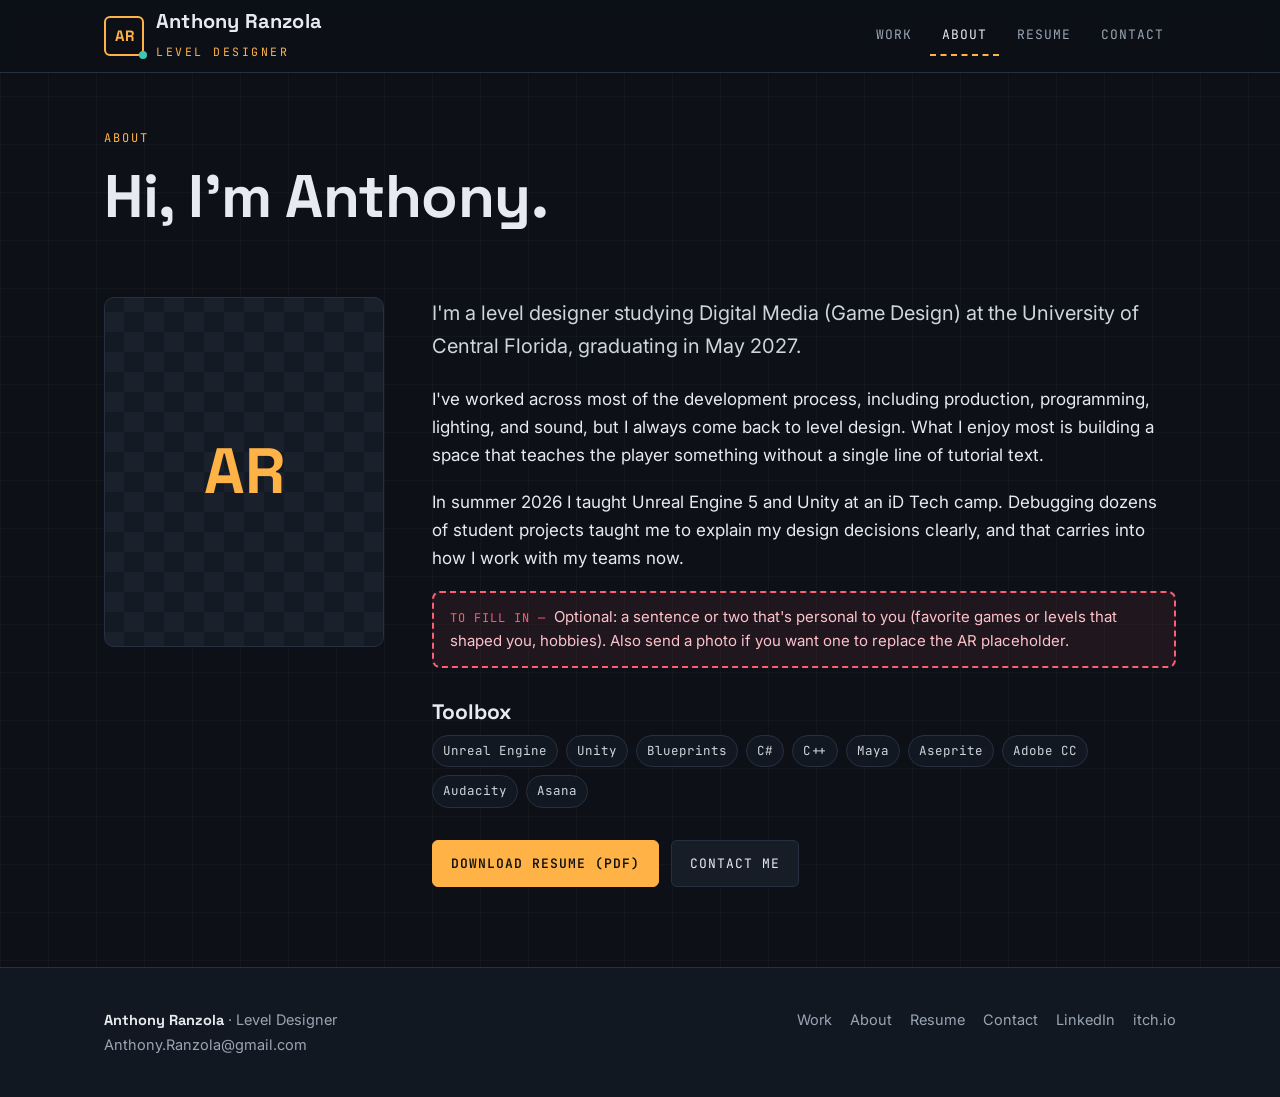
==== about.html @ 04e23d61 "Add files via upload" ====
<!DOCTYPE html>
<html lang="en">
<head>
<meta charset="utf-8">
<meta name="viewport" content="width=device-width, initial-scale=1">
<title>About | Anthony Ranzola | Level Designer</title>
<meta name="description" content="About Anthony Ranzola, level designer and UCF Digital Media student.">
<link rel="icon" href="images/favicon.svg" type="image/svg+xml">
<link rel="preconnect" href="https://fonts.googleapis.com">
<link rel="preconnect" href="https://fonts.gstatic.com" crossorigin>
<link href="https://fonts.googleapis.com/css2?family=Inter:wght@400;500;600&family=JetBrains+Mono:wght@400;500&family=Space+Grotesk:wght@500;700&display=swap" rel="stylesheet">
<link rel="stylesheet" href="css/style.css">
</head>
<body>
<a class="skip" href="#main">Skip to content</a>
<header class="site-header">
  <div class="wrap">
    <a class="brand" href="index.html" aria-label="Anthony Ranzola, Level Designer: home">
      <span class="brand-mark" aria-hidden="true">AR</span>
      <span><span class="brand-name">Anthony Ranzola</span><br><span class="brand-role">Level Designer</span></span>
    </a>
    <nav class="nav" aria-label="Main"><a href="index.html">Work</a><a href="about.html" class="active" aria-current="page">About</a><a href="assets/Anthony_Ranzola_Resume.pdf" target="_blank" rel="noopener">Resume</a><a href="contact.html">Contact</a></nav>
  </div>
</header>
<main id="main">

<div class="wrap project-head"><p class="label">About</p><h1>Hi, I'm Anthony.</h1></div>
<section class="block" style="border-top:0;padding-top:8px"><div class="wrap about-grid">
  <div class="portrait"><span aria-hidden="true">AR</span></div>
  <div>
    <p class="lede">I'm a level designer studying Digital Media (Game Design) at the University of Central Florida, graduating in May 2027.</p>
    <p>I've worked across most of the development process, including production, programming, lighting, and sound, but I always come back to level design. What I enjoy most is building a space that teaches the player something without a single line of tutorial text.</p>
    <p>In summer 2026 I taught Unreal Engine 5 and Unity at an iD Tech camp. Debugging dozens of student projects taught me to explain my design decisions clearly, and that carries into how I work with my teams now.</p>
    <p class="todo">Optional: a sentence or two that's personal to you (favorite games or levels that shaped you, hobbies). Also send a photo if you want one to replace the AR placeholder.</p>
    <h3 style="margin-top:32px">Toolbox</h3>
    <ul class="chips"><li>Unreal Engine</li><li>Unity</li><li>Blueprints</li><li>C#</li><li>C++</li><li>Maya</li><li>Aseprite</li><li>Adobe CC</li><li>Audacity</li><li>Asana</li></ul>
    <div style="margin-top:32px;display:flex;gap:12px;flex-wrap:wrap"><a class="btn primary" href="assets/Anthony_Ranzola_Resume.pdf" target="_blank" rel="noopener">Download resume (PDF)</a><a class="btn" href="contact.html">Contact me</a></div>
  </div>
</div></section>

</main>
<footer class="site-footer">
  <div class="wrap">
    <div><strong>Anthony Ranzola</strong> · Level Designer<br><a href="mailto:Anthony.Ranzola@gmail.com">Anthony.Ranzola@gmail.com</a></div>
    <nav aria-label="Footer"><a href="index.html">Work</a><a href="about.html">About</a><a href="assets/Anthony_Ranzola_Resume.pdf" target="_blank" rel="noopener">Resume</a><a href="contact.html">Contact</a><a href="https://www.linkedin.com/in/anthony-ranzola/" target="_blank" rel="noopener">LinkedIn</a><a href="https://anthonyranzola.itch.io" target="_blank" rel="noopener">itch.io</a></nav>
  </div>
</footer>
<script src="js/site.js"></script>
</body>
</html>
---- css/style.css ----
/* ============================================================
   Anthony Ranzola — Level Designer
   Visual language: blockout grid + "critical path" dashed lines
   ============================================================ */
:root {
  --bg: #0d1117;
  --bg-2: #121821;
  --panel: #161d27;
  --line: #263040;
  --text: #e7eaee;
  --muted: #9aa5b4;
  --path: #ffb347;      /* critical-path amber */
  --link: #3cc9b5;      /* link-path teal */
  --radius: 10px;
  --max: 1120px;
  --font-head: "Space Grotesk", "Segoe UI", system-ui, sans-serif;
  --font-body: "Inter", "Segoe UI", system-ui, sans-serif;
  --font-mono: "JetBrains Mono", Consolas, "Courier New", monospace;
}

* { box-sizing: border-box; }
html { scroll-behavior: smooth; }
body {
  margin: 0;
  background-color: var(--bg);
  background-image:
    linear-gradient(rgba(255,255,255,.025) 1px, transparent 1px),
    linear-gradient(90deg, rgba(255,255,255,.025) 1px, transparent 1px);
  background-size: 48px 48px;
  color: var(--text);
  font-family: var(--font-body);
  font-size: 17px;
  line-height: 1.65;
  -webkit-font-smoothing: antialiased;
}
img { max-width: 100%; display: block; }
a { color: var(--link); text-decoration: none; }
a:hover { text-decoration: underline; }
.wrap { max-width: var(--max); margin: 0 auto; padding: 0 24px; }
.narrow { max-width: 760px; }
.skip { position: absolute; left: -999px; }
.skip:focus { left: 12px; top: 12px; background: var(--path); color: #000; padding: 6px 10px; z-index: 99; }

/* ---------- Header ---------- */
.site-header {
  position: sticky; top: 0; z-index: 50;
  background: rgba(13,17,23,.92);
  backdrop-filter: blur(8px);
  border-bottom: 1px solid var(--line);
}
.site-header .wrap { display: flex; align-items: center; justify-content: space-between; min-height: 72px; gap: 16px; }
.brand { display: flex; align-items: center; gap: 12px; color: var(--text); }
.brand:hover { text-decoration: none; }
.brand-mark {
  width: 40px; height: 40px; flex: none;
  border: 2px solid var(--path); border-radius: 6px;
  display: grid; place-items: center;
  font-family: var(--font-head); font-weight: 700; font-size: 15px; color: var(--path);
  position: relative;
}
.brand-mark::after { /* waypoint dot */
  content: ""; position: absolute; right: -5px; bottom: -5px;
  width: 8px; height: 8px; border-radius: 50%; background: var(--link);
}
.brand-name { font-family: var(--font-head); font-weight: 700; font-size: 20px; line-height: 1.1; letter-spacing: .2px; }
.brand-role { font-family: var(--font-mono); font-size: 11.5px; letter-spacing: 2.5px; color: var(--path); text-transform: uppercase; }
.nav { display: flex; gap: 6px; flex-wrap: wrap; }
.nav a {
  font-family: var(--font-mono); font-size: 13px; letter-spacing: 1px; text-transform: uppercase;
  color: var(--muted); padding: 8px 12px; border-bottom: 2px solid transparent;
}
.nav a:hover { color: var(--text); text-decoration: none; }
.nav a.active { color: var(--text); border-bottom: 2px dashed var(--path); }

/* ---------- Type ---------- */
h1, h2, h3 { font-family: var(--font-head); line-height: 1.15; margin: 0 0 .5em; }
h1 { font-size: clamp(36px, 5.5vw, 60px); letter-spacing: -.5px; }
h2 { font-size: clamp(26px, 3.2vw, 34px); }
h3 { font-size: 21px; }
p { margin: 0 0 1.1em; }
.lede { font-size: 20px; color: #cfd5dc; }
.muted { color: var(--muted); }
.label {
  font-family: var(--font-mono); font-size: 12px; letter-spacing: 2px; text-transform: uppercase; color: var(--path);
}
ul.clean { padding-left: 1.1em; margin: 0 0 1.1em; }
ul.clean li { margin-bottom: .35em; }
ul.clean li::marker { color: var(--path); }

/* ---------- Buttons / chips ---------- */
.btn {
  display: inline-flex; align-items: center; gap: 8px;
  font-family: var(--font-mono); font-size: 13px; letter-spacing: 1px; text-transform: uppercase;
  padding: 12px 18px; border-radius: 6px; border: 1px solid var(--line); color: var(--text); background: var(--panel);
}
.btn:hover { text-decoration: none; border-color: var(--path); }
.btn.primary { background: var(--path); color: #111; border-color: var(--path); font-weight: 600; }
.btn.primary:hover { filter: brightness(1.08); }
.chips { display: flex; flex-wrap: wrap; gap: 8px; padding: 0; margin: 0; list-style: none; }
.chips li { font-family: var(--font-mono); font-size: 12.5px; padding: 5px 10px; border: 1px solid var(--line); border-radius: 999px; color: #cfd5dc; background: var(--bg-2); }
.badge {
  display: inline-block; font-family: var(--font-mono); font-size: 11px; letter-spacing: 1.5px; text-transform: uppercase;
  padding: 3px 8px; border-radius: 4px; background: rgba(255,179,71,.14); color: var(--path); border: 1px solid rgba(255,179,71,.4);
}

/* ---------- Home hero ---------- */
.hero { padding: 88px 0 56px; position: relative; }
.hero .wrap { display: grid; grid-template-columns: 1.25fr 1fr; gap: 40px; align-items: center; }
.hero-map { width: 100%; max-width: 440px; justify-self: end; }
.hero-map .wall { fill: none; stroke: #3a4556; stroke-width: 6; }
.hero-map .shelf { fill: #222b38; stroke: #3a4556; stroke-width: 2; }
.hero-map .path { fill: none; stroke: var(--path); stroke-width: 3; stroke-dasharray: 10 8; animation: march 1.6s linear infinite; }
.hero-map .link { stroke: var(--link); stroke-width: 3; stroke-dasharray: 2 7; stroke-linecap: round; }
.hero-map text { font-family: var(--font-mono); font-size: 11px; letter-spacing: 1.5px; fill: var(--muted); }
@keyframes march { to { stroke-dashoffset: -36; } }
@media (prefers-reduced-motion: reduce) { .hero-map .path { animation: none; } }
.hero h1 span { color: var(--path); }
.hero .lede { max-width: 640px; }
.hero .actions { display: flex; gap: 12px; flex-wrap: wrap; margin-top: 28px; }
.pipeline {
  display: flex; align-items: center; gap: 0; margin: 40px 0 0; padding: 0; list-style: none; flex-wrap: wrap;
  font-family: var(--font-mono); font-size: 12px; letter-spacing: 1.5px; text-transform: uppercase; color: var(--muted);
}
.pipeline li { display: flex; align-items: center; }
.pipeline li .dot { width: 12px; height: 12px; border-radius: 50%; border: 2px solid var(--path); margin-right: 8px; background: var(--bg); }
.pipeline li.on .dot { background: var(--path); }
.pipeline li.on { color: var(--text); }
.pipeline li:not(:last-child)::after {
  content: ""; width: 44px; border-top: 2px dashed var(--path); margin: 0 12px; opacity: .7;
}

/* ---------- Sections ---------- */
section.block { padding: 56px 0; border-top: 1px solid var(--line); }
.section-head { display: flex; align-items: baseline; justify-content: space-between; gap: 16px; margin-bottom: 28px; flex-wrap: wrap; }

/* ---------- Project cards ---------- */
.cards { display: grid; grid-template-columns: repeat(auto-fit, minmax(300px, 1fr)); gap: 24px; }
.card {
  background: var(--panel); border: 1px solid var(--line); border-radius: var(--radius); overflow: hidden;
  display: flex; flex-direction: column; color: var(--text); transition: transform .15s, border-color .15s;
}
.card:hover { text-decoration: none; transform: translateY(-3px); border-color: var(--path); }
.card .thumb { aspect-ratio: 16/9; overflow: hidden; background: #000; }
.card .thumb img { width: 100%; height: 100%; object-fit: cover; }
.card .body { padding: 18px 20px 22px; display: flex; flex-direction: column; gap: 8px; flex: 1; }
.card h3 { margin: 0; }
.card p { margin: 0; color: var(--muted); font-size: 15.5px; }
.card .meta { font-family: var(--font-mono); font-size: 12px; color: var(--muted); letter-spacing: .5px; margin-top: auto; padding-top: 8px; }
.card .more { font-family: var(--font-mono); font-size: 12px; letter-spacing: 1.5px; text-transform: uppercase; color: var(--path); }

/* ---------- Focus grid (home) ---------- */
.focus { display: grid; grid-template-columns: repeat(auto-fit, minmax(240px, 1fr)); gap: 20px; }
.focus div { padding: 22px; border: 1px dashed var(--line); border-radius: var(--radius); background: rgba(22,29,39,.6); }
.focus h3 { font-size: 18px; margin-bottom: 6px; }
.focus p { margin: 0; color: var(--muted); font-size: 15.5px; }

/* ---------- Project page ---------- */
.project-head { padding-top: 56px; padding-bottom: 28px; }
.project-head .kicker { display: flex; gap: 12px; align-items: center; margin-bottom: 14px; flex-wrap: wrap; }
.project-head .lede { max-width: 760px; }

figure { margin: 0 0 8px; }
figure .frame {
  background: #000; border: 1px solid var(--line); border-radius: var(--radius); overflow: hidden; cursor: zoom-in;
}
figure .frame img { width: 100%; }
figure.small-src .frame img { image-rendering: auto; }
figcaption {
  font-size: 14.5px; color: var(--muted); padding: 10px 2px 0; line-height: 1.5;
}
figcaption b { font-family: var(--font-mono); font-weight: 500; font-size: 12px; letter-spacing: 1px; color: var(--path); margin-right: 6px; text-transform: uppercase; }
.video { position: relative; aspect-ratio: 16/9; border: 1px solid var(--line); border-radius: var(--radius); overflow: hidden; background: #000; }
.video iframe { position: absolute; inset: 0; width: 100%; height: 100%; border: 0; }

.spec {
  display: grid; grid-template-columns: repeat(4, 1fr); gap: 1px;
  background: var(--line); border: 1px solid var(--line); border-radius: var(--radius); overflow: hidden; margin: 32px 0 8px;
}
.spec div { background: var(--panel); padding: 16px 18px; }
.spec dt { font-family: var(--font-mono); font-size: 11.5px; letter-spacing: 2px; text-transform: uppercase; color: var(--path); margin-bottom: 4px; }
.spec dd { margin: 0; font-size: 15.5px; }
.spec .wide { grid-column: 1 / -1; }

.two-col { display: grid; grid-template-columns: 1.3fr 1fr; gap: 40px; align-items: start; }
.panel { background: var(--panel); border: 1px solid var(--line); border-radius: var(--radius); padding: 22px 24px; }
.panel h3 { font-size: 17px; font-family: var(--font-mono); letter-spacing: 1.5px; text-transform: uppercase; color: var(--path); margin-bottom: 12px; }

.stage-head { display: flex; gap: 18px; align-items: baseline; margin-bottom: 8px; }
.stage-num { font-family: var(--font-mono); font-size: 14px; color: var(--path); border: 1px dashed var(--path); border-radius: 4px; padding: 2px 8px; }
.stage-intro { max-width: 780px; margin-bottom: 28px; }

.grid-2 { display: grid; grid-template-columns: repeat(2, 1fr); gap: 28px 24px; }
.grid-3 { display: grid; grid-template-columns: repeat(3, 1fr); gap: 28px 24px; }
.stack > * + * { margin-top: 28px; }
.compare { display: grid; grid-template-columns: 1fr 1fr; gap: 24px; position: relative; }
.compare-tag { font-family: var(--font-mono); font-size: 11px; letter-spacing: 2px; text-transform: uppercase; color: var(--muted); margin-bottom: 8px; }
.compare-tag.after { color: var(--link); }
.note-lowres { font-size: 14px; color: var(--muted); font-style: italic; }

.takeaways { counter-reset: t; list-style: none; padding: 0; margin: 0; display: grid; gap: 14px; }
.takeaways li { counter-increment: t; padding: 16px 18px 16px 58px; position: relative; background: var(--panel); border: 1px solid var(--line); border-radius: var(--radius); }
.takeaways li::before { content: counter(t, decimal-leading-zero); position: absolute; left: 18px; top: 16px; font-family: var(--font-mono); color: var(--path); }

.time-table { width: 100%; border-collapse: collapse; font-size: 15.5px; }
.time-table th, .time-table td { text-align: left; padding: 10px 12px; border-bottom: 1px solid var(--line); }
.time-table th { font-family: var(--font-mono); font-size: 12px; letter-spacing: 1.5px; text-transform: uppercase; color: var(--path); font-weight: 500; }

.pager { display: flex; justify-content: space-between; gap: 16px; padding: 40px 0 64px; border-top: 1px solid var(--line); flex-wrap: wrap; }
.pager a { display: block; padding: 16px 20px; border: 1px solid var(--line); border-radius: var(--radius); background: var(--panel); color: var(--text); min-width: 240px; }
.pager a:hover { border-color: var(--path); text-decoration: none; }
.pager .label { display: block; margin-bottom: 4px; }
.pager .next { text-align: right; margin-left: auto; }

/* Draft placeholders — must be gone before submitting */
.todo {
  border: 2px dashed #ff5d73; background: rgba(255,93,115,.08); color: #ffc2cb;
  padding: 12px 16px; border-radius: 8px; font-size: 15px; margin: 0 0 1.1em;
}
.todo::before { content: "TO FILL IN — "; font-family: var(--font-mono); font-size: 12px; letter-spacing: 1px; color: #ff5d73; }

/* ---------- About / Contact ---------- */
.about-grid { display: grid; grid-template-columns: 280px 1fr; gap: 48px; align-items: start; }
.portrait {
  aspect-ratio: 4/5; border: 1px solid var(--line); border-radius: var(--radius);
  background: repeating-conic-gradient(#1a212c 0% 25%, #141a23 0% 50%) 50% / 40px 40px;
  display: grid; place-items: center; overflow: hidden;
}
.portrait span { font-family: var(--font-head); font-size: 64px; font-weight: 700; color: var(--path); }
.portrait img { width: 100%; height: 100%; object-fit: cover; }
.contact-list { display: grid; gap: 16px; margin: 32px 0; }
.contact-item { display: flex; justify-content: space-between; align-items: center; gap: 16px; padding: 20px 22px; background: var(--panel); border: 1px solid var(--line); border-radius: var(--radius); color: var(--text); flex-wrap: wrap; }
.contact-item:hover { border-color: var(--path); text-decoration: none; }
.contact-item .v { font-size: 18px; }

/* ---------- Footer ---------- */
.site-footer { border-top: 1px solid var(--line); background: var(--bg-2); padding: 40px 0; margin-top: 24px; font-size: 14.5px; color: var(--muted); }
.site-footer .wrap { display: flex; justify-content: space-between; gap: 24px; flex-wrap: wrap; }
.site-footer nav { display: flex; gap: 18px; flex-wrap: wrap; }
.site-footer a { color: var(--muted); }
.site-footer a:hover { color: var(--text); }
.site-footer strong { color: var(--text); font-family: var(--font-head); }

/* ---------- Lightbox ---------- */
.lightbox { position: fixed; inset: 0; background: rgba(0,0,0,.92); display: none; align-items: center; justify-content: center; z-index: 100; padding: 32px; flex-direction: column; gap: 12px; cursor: zoom-out; }
.lightbox.open { display: flex; }
.lightbox img { max-width: 100%; max-height: 82vh; border-radius: 6px; }
.lightbox p { color: #cfd5dc; max-width: 900px; text-align: center; font-size: 15px; margin: 0; }

/* ---------- Responsive ---------- */
@media (max-width: 860px) {
  .hero .wrap { grid-template-columns: 1fr; }
  .spec { grid-template-columns: 1fr 1fr; }
  .hero-map { display: none; }
  .two-col, .about-grid { grid-template-columns: 1fr; }
  .grid-3 { grid-template-columns: 1fr 1fr; }
  .about-grid .portrait { max-width: 260px; }
}
@media (max-width: 640px) {
  .spec { grid-template-columns: 1fr; }
  body { font-size: 16px; }
  .site-header .wrap { flex-direction: column; align-items: flex-start; padding-top: 12px; padding-bottom: 8px; }
  .site-header { position: static; }
  .nav a { padding: 6px 8px; }
  .grid-2, .grid-3, .compare { grid-template-columns: 1fr; }
  .hero { padding-top: 48px; }
  .pipeline li:not(:last-child)::after { width: 20px; margin: 0 8px; }
}
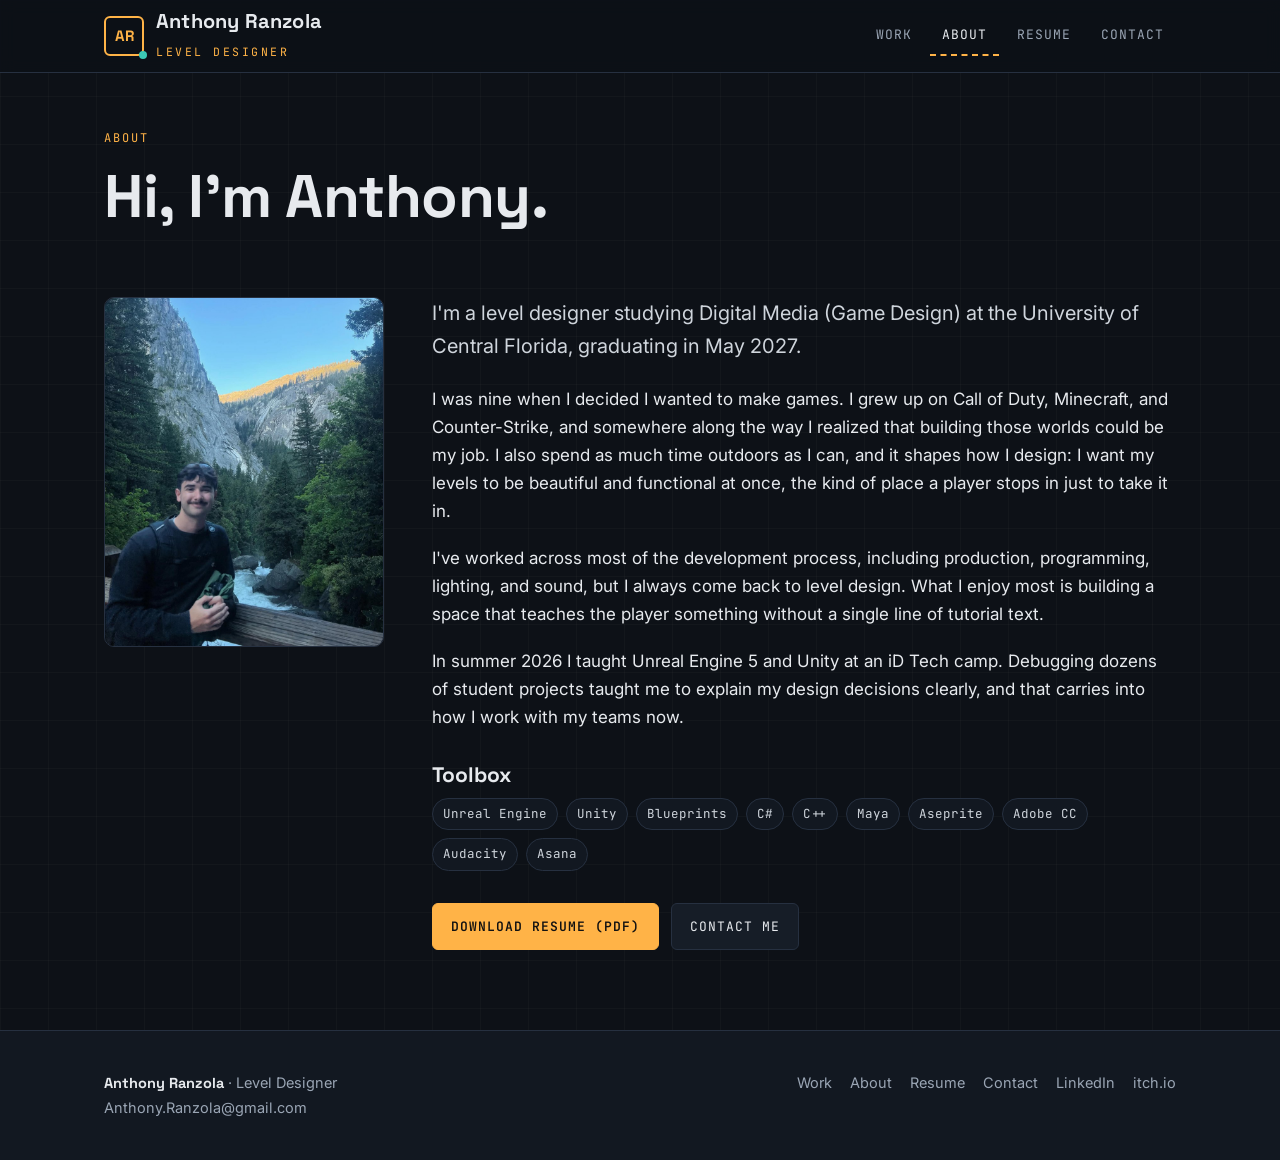
==== commit 02996c8b: "Add files via upload" ====
--- a/about.html
+++ b/about.html
@@ -26,12 +26,12 @@
 
 <div class="wrap project-head"><p class="label">About</p><h1>Hi, I'm Anthony.</h1></div>
 <section class="block" style="border-top:0;padding-top:8px"><div class="wrap about-grid">
-  <div class="portrait"><span aria-hidden="true">AR</span></div>
+  <div class="portrait"><img src="images/anthony-ranzola.jpg" alt="Anthony Ranzola on a trail overlook above a river and granite cliffs"></div>
   <div>
     <p class="lede">I'm a level designer studying Digital Media (Game Design) at the University of Central Florida, graduating in May 2027.</p>
+    <p>I was nine when I decided I wanted to make games. I grew up on Call of Duty, Minecraft, and Counter-Strike, and somewhere along the way I realized that building those worlds could be my job. I also spend as much time outdoors as I can, and it shapes how I design: I want my levels to be beautiful and functional at once, the kind of place a player stops in just to take it in.</p>
     <p>I've worked across most of the development process, including production, programming, lighting, and sound, but I always come back to level design. What I enjoy most is building a space that teaches the player something without a single line of tutorial text.</p>
     <p>In summer 2026 I taught Unreal Engine 5 and Unity at an iD Tech camp. Debugging dozens of student projects taught me to explain my design decisions clearly, and that carries into how I work with my teams now.</p>
-    <p class="todo">Optional: a sentence or two that's personal to you (favorite games or levels that shaped you, hobbies). Also send a photo if you want one to replace the AR placeholder.</p>
     <h3 style="margin-top:32px">Toolbox</h3>
     <ul class="chips"><li>Unreal Engine</li><li>Unity</li><li>Blueprints</li><li>C#</li><li>C++</li><li>Maya</li><li>Aseprite</li><li>Adobe CC</li><li>Audacity</li><li>Asana</li></ul>
     <div style="margin-top:32px;display:flex;gap:12px;flex-wrap:wrap"><a class="btn primary" href="assets/Anthony_Ranzola_Resume.pdf" target="_blank" rel="noopener">Download resume (PDF)</a><a class="btn" href="contact.html">Contact me</a></div>
--- a/css/style.css
+++ b/css/style.css
@@ -99,7 +99,7 @@
 .chips { display: flex; flex-wrap: wrap; gap: 8px; padding: 0; margin: 0; list-style: none; }
 .chips li { font-family: var(--font-mono); font-size: 12.5px; padding: 5px 10px; border: 1px solid var(--line); border-radius: 999px; color: #cfd5dc; background: var(--bg-2); }
 .badge {
-  display: inline-block; font-family: var(--font-mono); font-size: 11px; letter-spacing: 1.5px; text-transform: uppercase;
+  display: inline-block; align-self: flex-start; font-family: var(--font-mono); font-size: 11px; letter-spacing: 1.5px; text-transform: uppercase;
   padding: 3px 8px; border-radius: 4px; background: rgba(255,179,71,.14); color: var(--path); border: 1px solid rgba(255,179,71,.4);
 }
 
@@ -134,7 +134,7 @@
 .section-head { display: flex; align-items: baseline; justify-content: space-between; gap: 16px; margin-bottom: 28px; flex-wrap: wrap; }
 
 /* ---------- Project cards ---------- */
-.cards { display: grid; grid-template-columns: repeat(auto-fit, minmax(300px, 1fr)); gap: 24px; }
+.cards { display: grid; grid-template-columns: repeat(2, minmax(0, 1fr)); gap: 24px; }
 .card {
   background: var(--panel); border: 1px solid var(--line); border-radius: var(--radius); overflow: hidden;
   display: flex; flex-direction: column; color: var(--text); transition: transform .15s, border-color .15s;
@@ -261,7 +261,15 @@
   .site-header .wrap { flex-direction: column; align-items: flex-start; padding-top: 12px; padding-bottom: 8px; }
   .site-header { position: static; }
   .nav a { padding: 6px 8px; }
-  .grid-2, .grid-3, .compare { grid-template-columns: 1fr; }
+  .grid-2, .grid-3, .compare, .cards { grid-template-columns: 1fr; }
   .hero { padding-top: 48px; }
   .pipeline li:not(:last-child)::after { width: 20px; margin: 0 8px; }
 }
+
+/* ---------- Stage-to-stage transition strip ---------- */
+.steps { display: grid; grid-template-columns: 1fr auto 1fr auto 1fr; gap: 14px; align-items: start; }
+.step-arrow { font-family: var(--font-mono); color: var(--path); font-size: 22px; padding-top: 18%; }
+@media (max-width: 860px) {
+  .steps { grid-template-columns: 1fr; }
+  .step-arrow { padding: 0; text-align: center; transform: rotate(90deg); }
+}
